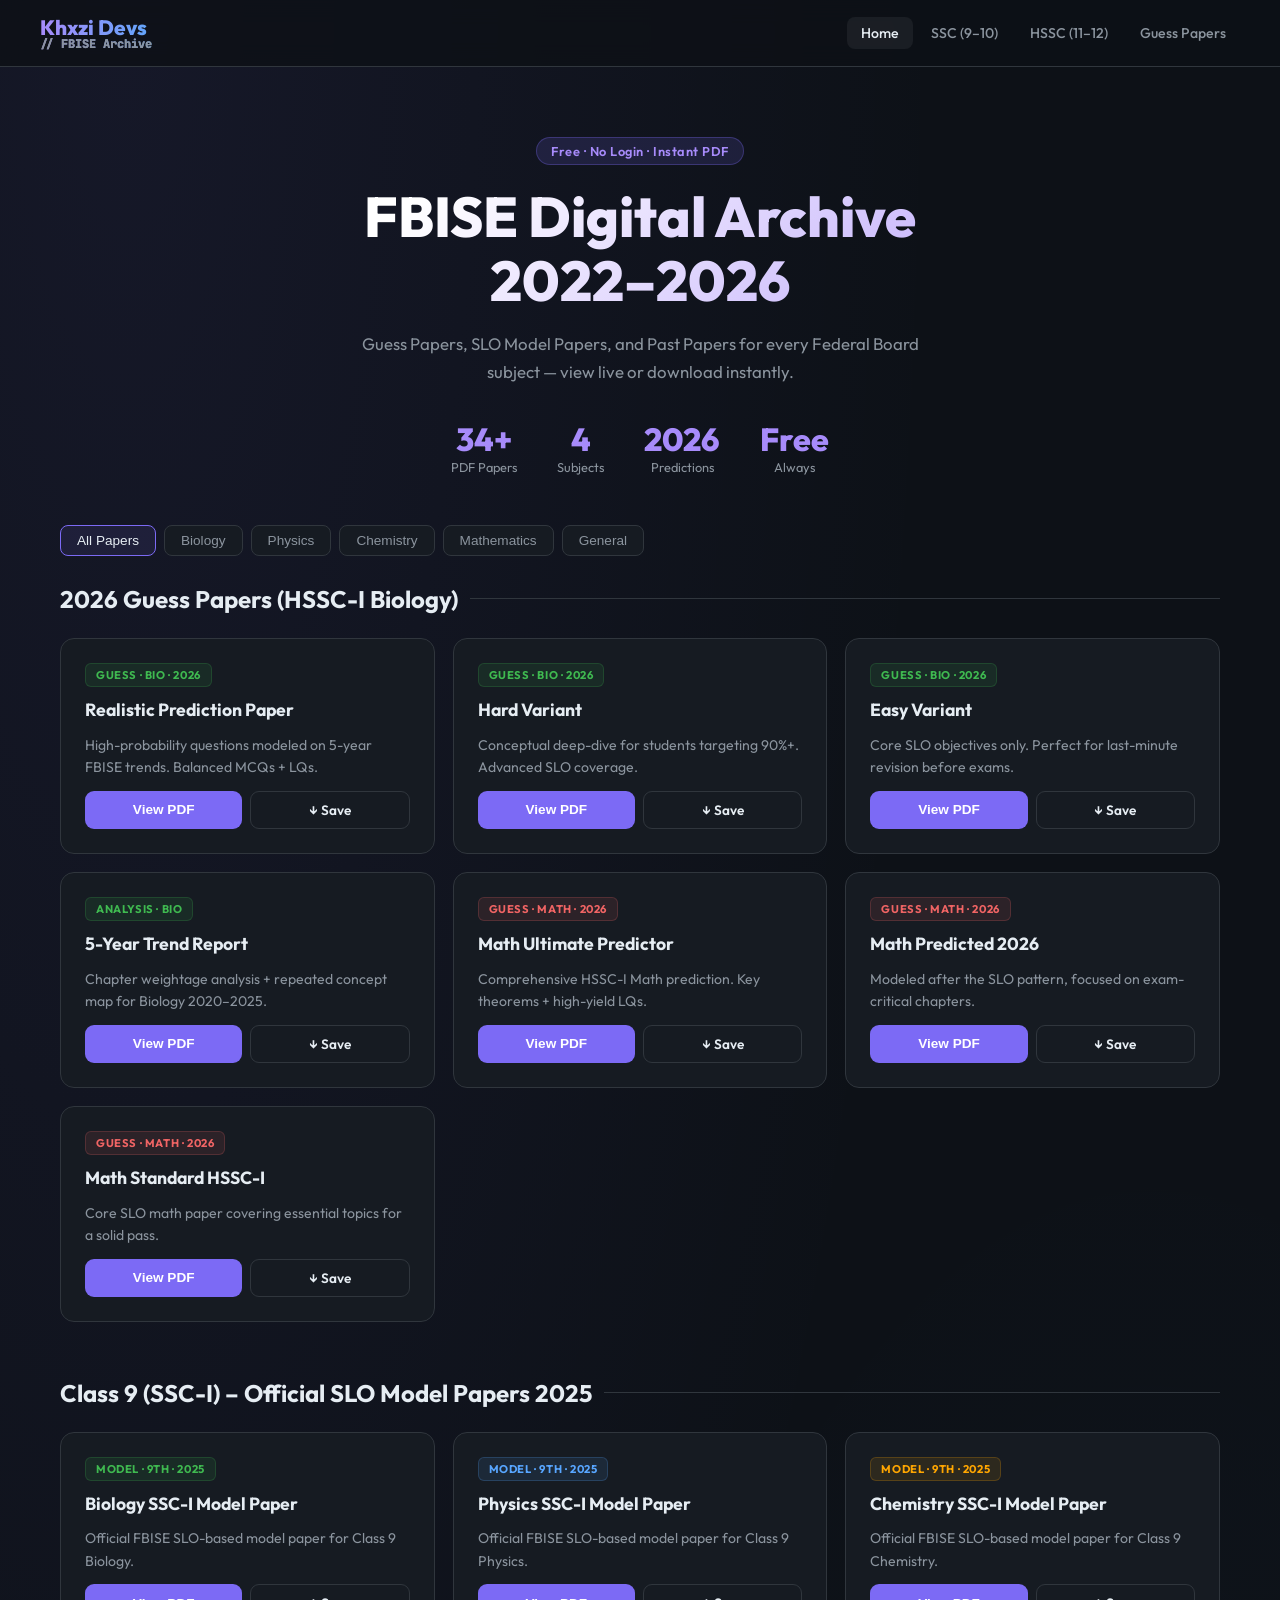
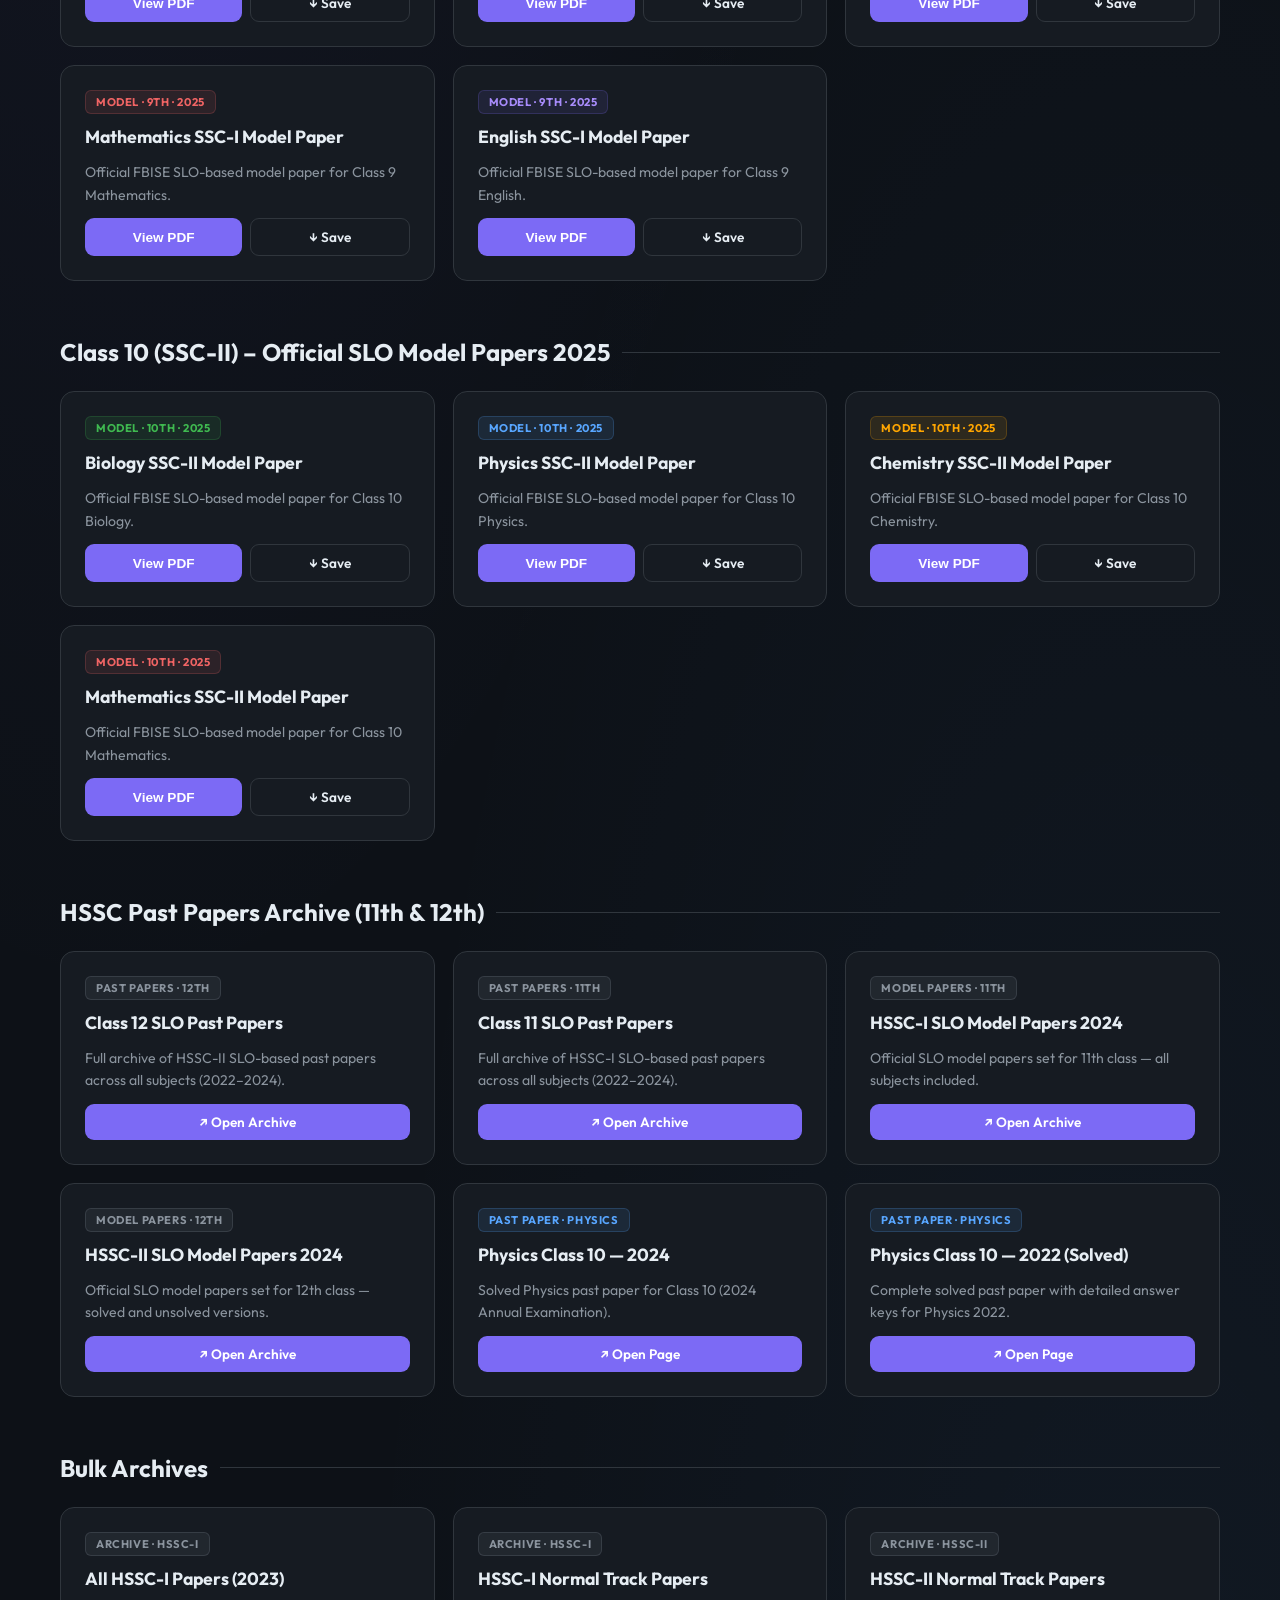
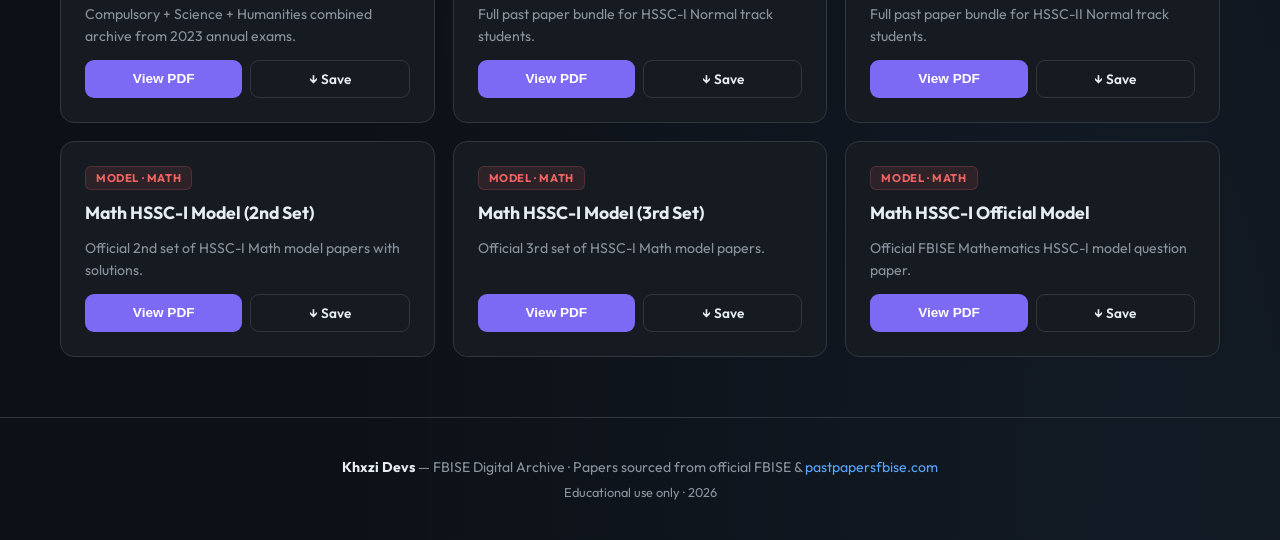
==== index.html @ a5e5be3f "Initial: FBISE CDN — 34 papers, premium UI, sitemap" ====
<!DOCTYPE html>
<html lang="en">
<head>
<meta charset="UTF-8">
<meta name="viewport" content="width=device-width, initial-scale=1.0">
<meta name="description" content="Khxzi Devs FBISE Archive – Free FBISE guess papers, SLO model papers, and past papers for 9th, 10th, 11th & 12th class. View online or download PDF.">
<title>Khxzi Devs | FBISE Archive – Guess & Model Papers 2025–26</title>
<link rel="stylesheet" href="assets/css/style.css">
</head>
<body>

<nav>
  <div class="nav-inner">
    <a href="index.html" class="logo">Khxzi Devs<span>// FBISE Archive</span></a>
    <div class="nav-links" id="navLinks">
      <a href="index.html" class="active">Home</a>
      <a href="ssc.html">SSC (9–10)</a>
      <a href="hssc.html">HSSC (11–12)</a>
      <a href="guess.html">Guess Papers</a>
    </div>
    <button class="hamburger" id="hamburger">☰</button>
  </div>
</nav>

<!-- HERO -->
<section class="hero fade-up">
  <div class="hero-badge">Free · No Login · Instant PDF</div>
  <h1>FBISE Digital Archive<br>2022–2026</h1>
  <p>Guess Papers, SLO Model Papers, and Past Papers for every Federal Board subject — view live or download instantly.</p>
  <div class="hero-stats">
    <div class="stat"><div class="stat-n">34+</div><div class="stat-l">PDF Papers</div></div>
    <div class="stat"><div class="stat-n">4</div><div class="stat-l">Subjects</div></div>
    <div class="stat"><div class="stat-n">2026</div><div class="stat-l">Predictions</div></div>
    <div class="stat"><div class="stat-n">Free</div><div class="stat-l">Always</div></div>
  </div>
</section>

<main class="container">

  <!-- FILTERS -->
  <div class="filters">
    <button class="filter-btn active" data-filter="all">All Papers</button>
    <button class="filter-btn" data-filter="bio">Biology</button>
    <button class="filter-btn" data-filter="phy">Physics</button>
    <button class="filter-btn" data-filter="che">Chemistry</button>
    <button class="filter-btn" data-filter="mat">Mathematics</button>
    <button class="filter-btn" data-filter="gen">General</button>
  </div>

  <!-- 2026 GUESS PAPERS -->
  <h2 class="section-title">2026 Guess Papers (HSSC-I Biology)</h2>
  <div class="grid">
    <div class="card" data-subject="bio">
      <span class="card-tag tag-bio">Guess · Bio · 2026</span>
      <h3>Realistic Prediction Paper</h3>
      <p>High-probability questions modeled on 5-year FBISE trends. Balanced MCQs + LQs.</p>
      <div class="card-actions">
        <button class="btn btn-view" onclick="viewPDF('papers/FBISE_Biology_2026_Realistic_Paper.pdf','Biology 2026 Realistic')">View PDF</button>
        <a class="btn btn-dl" href="papers/FBISE_Biology_2026_Realistic_Paper.pdf" download>↓ Save</a>
      </div>
    </div>
    <div class="card" data-subject="bio">
      <span class="card-tag tag-bio">Guess · Bio · 2026</span>
      <h3>Hard Variant</h3>
      <p>Conceptual deep-dive for students targeting 90%+. Advanced SLO coverage.</p>
      <div class="card-actions">
        <button class="btn btn-view" onclick="viewPDF('papers/FBISE_Biology_2026_Hard_Paper.pdf','Biology 2026 Hard')">View PDF</button>
        <a class="btn btn-dl" href="papers/FBISE_Biology_2026_Hard_Paper.pdf" download>↓ Save</a>
      </div>
    </div>
    <div class="card" data-subject="bio">
      <span class="card-tag tag-bio">Guess · Bio · 2026</span>
      <h3>Easy Variant</h3>
      <p>Core SLO objectives only. Perfect for last-minute revision before exams.</p>
      <div class="card-actions">
        <button class="btn btn-view" onclick="viewPDF('papers/FBISE_Biology_2026_Easy_Paper.pdf','Biology 2026 Easy')">View PDF</button>
        <a class="btn btn-dl" href="papers/FBISE_Biology_2026_Easy_Paper.pdf" download>↓ Save</a>
      </div>
    </div>
    <div class="card" data-subject="bio">
      <span class="card-tag tag-bio">Analysis · Bio</span>
      <h3>5-Year Trend Report</h3>
      <p>Chapter weightage analysis + repeated concept map for Biology 2020–2025.</p>
      <div class="card-actions">
        <button class="btn btn-view" onclick="viewPDF('papers/FBISE_Biology_2026_Analysis_Report.pdf','Biology Trend Analysis')">View PDF</button>
        <a class="btn btn-dl" href="papers/FBISE_Biology_2026_Analysis_Report.pdf" download>↓ Save</a>
      </div>
    </div>
    <div class="card" data-subject="mat">
      <span class="card-tag tag-mat">Guess · Math · 2026</span>
      <h3>Math Ultimate Predictor</h3>
      <p>Comprehensive HSSC-I Math prediction. Key theorems + high-yield LQs.</p>
      <div class="card-actions">
        <button class="btn btn-view" onclick="viewPDF('papers/FBISE_Math_HSSC1_Ultimate_2026.pdf','Math 2026 Ultimate')">View PDF</button>
        <a class="btn btn-dl" href="papers/FBISE_Math_HSSC1_Ultimate_2026.pdf" download>↓ Save</a>
      </div>
    </div>
    <div class="card" data-subject="mat">
      <span class="card-tag tag-mat">Guess · Math · 2026</span>
      <h3>Math Predicted 2026</h3>
      <p>Modeled after the SLO pattern, focused on exam-critical chapters.</p>
      <div class="card-actions">
        <button class="btn btn-view" onclick="viewPDF('papers/FBISE_HSSC1_Math_Predicted_2026.pdf','Math 2026 Predicted')">View PDF</button>
        <a class="btn btn-dl" href="papers/FBISE_HSSC1_Math_Predicted_2026.pdf" download>↓ Save</a>
      </div>
    </div>
    <div class="card" data-subject="mat">
      <span class="card-tag tag-mat">Guess · Math · 2026</span>
      <h3>Math Standard HSSC-I</h3>
      <p>Core SLO math paper covering essential topics for a solid pass.</p>
      <div class="card-actions">
        <button class="btn btn-view" onclick="viewPDF('papers/FBISE_Math_HSSC1_2026.pdf','Math 2026 Standard')">View PDF</button>
        <a class="btn btn-dl" href="papers/FBISE_Math_HSSC1_2026.pdf" download>↓ Save</a>
      </div>
    </div>
  </div>

  <!-- 9TH CLASS MODEL PAPERS (downloaded from pastpapersfbise.com) -->
  <h2 class="section-title" style="margin-top:56px">Class 9 (SSC-I) – Official SLO Model Papers 2025</h2>
  <div class="grid">
    <div class="card" data-subject="bio">
      <span class="card-tag tag-bio">Model · 9th · 2025</span>
      <h3>Biology SSC-I Model Paper</h3>
      <p>Official FBISE SLO-based model paper for Class 9 Biology.</p>
      <div class="card-actions">
        <button class="btn btn-view" onclick="viewPDF('papers/Biology_SSC-I_Model_2025.pdf','Biology SSC-I 2025')">View PDF</button>
        <a class="btn btn-dl" href="papers/Biology_SSC-I_Model_2025.pdf" download>↓ Save</a>
      </div>
    </div>
    <div class="card" data-subject="phy">
      <span class="card-tag tag-phy">Model · 9th · 2025</span>
      <h3>Physics SSC-I Model Paper</h3>
      <p>Official FBISE SLO-based model paper for Class 9 Physics.</p>
      <div class="card-actions">
        <button class="btn btn-view" onclick="viewPDF('papers/Physics_SSC-I_Model_2025.pdf','Physics SSC-I 2025')">View PDF</button>
        <a class="btn btn-dl" href="papers/Physics_SSC-I_Model_2025.pdf" download>↓ Save</a>
      </div>
    </div>
    <div class="card" data-subject="che">
      <span class="card-tag tag-che">Model · 9th · 2025</span>
      <h3>Chemistry SSC-I Model Paper</h3>
      <p>Official FBISE SLO-based model paper for Class 9 Chemistry.</p>
      <div class="card-actions">
        <button class="btn btn-view" onclick="viewPDF('papers/Chemistry_SSC-I_Model_2025.pdf','Chemistry SSC-I 2025')">View PDF</button>
        <a class="btn btn-dl" href="papers/Chemistry_SSC-I_Model_2025.pdf" download>↓ Save</a>
      </div>
    </div>
    <div class="card" data-subject="mat">
      <span class="card-tag tag-mat">Model · 9th · 2025</span>
      <h3>Mathematics SSC-I Model Paper</h3>
      <p>Official FBISE SLO-based model paper for Class 9 Mathematics.</p>
      <div class="card-actions">
        <button class="btn btn-view" onclick="viewPDF('papers/Math_SSC-I_Model_2025.pdf','Math SSC-I 2025')">View PDF</button>
        <a class="btn btn-dl" href="papers/Math_SSC-I_Model_2025.pdf" download>↓ Save</a>
      </div>
    </div>
    <div class="card" data-subject="gen">
      <span class="card-tag tag-gen">Model · 9th · 2025</span>
      <h3>English SSC-I Model Paper</h3>
      <p>Official FBISE SLO-based model paper for Class 9 English.</p>
      <div class="card-actions">
        <button class="btn btn-view" onclick="viewPDF('papers/English_SSC-I_Model_2025.pdf','English SSC-I 2025')">View PDF</button>
        <a class="btn btn-dl" href="papers/English_SSC-I_Model_2025.pdf" download>↓ Save</a>
      </div>
    </div>
  </div>

  <!-- 10TH CLASS MODEL PAPERS -->
  <h2 class="section-title" style="margin-top:56px">Class 10 (SSC-II) – Official SLO Model Papers 2025</h2>
  <div class="grid">
    <div class="card" data-subject="bio">
      <span class="card-tag tag-bio">Model · 10th · 2025</span>
      <h3>Biology SSC-II Model Paper</h3>
      <p>Official FBISE SLO-based model paper for Class 10 Biology.</p>
      <div class="card-actions">
        <button class="btn btn-view" onclick="viewPDF('papers/Biology_SSC-II_Model_2025.pdf','Biology SSC-II 2025')">View PDF</button>
        <a class="btn btn-dl" href="papers/Biology_SSC-II_Model_2025.pdf" download>↓ Save</a>
      </div>
    </div>
    <div class="card" data-subject="phy">
      <span class="card-tag tag-phy">Model · 10th · 2025</span>
      <h3>Physics SSC-II Model Paper</h3>
      <p>Official FBISE SLO-based model paper for Class 10 Physics.</p>
      <div class="card-actions">
        <button class="btn btn-view" onclick="viewPDF('papers/Physics_SSC-II_Model_2025.pdf','Physics SSC-II 2025')">View PDF</button>
        <a class="btn btn-dl" href="papers/Physics_SSC-II_Model_2025.pdf" download>↓ Save</a>
      </div>
    </div>
    <div class="card" data-subject="che">
      <span class="card-tag tag-che">Model · 10th · 2025</span>
      <h3>Chemistry SSC-II Model Paper</h3>
      <p>Official FBISE SLO-based model paper for Class 10 Chemistry.</p>
      <div class="card-actions">
        <button class="btn btn-view" onclick="viewPDF('papers/Chemistry_SSC-II_Model_2025.pdf','Chemistry SSC-II 2025')">View PDF</button>
        <a class="btn btn-dl" href="papers/Chemistry_SSC-II_Model_2025.pdf" download>↓ Save</a>
      </div>
    </div>
    <div class="card" data-subject="mat">
      <span class="card-tag tag-mat">Model · 10th · 2025</span>
      <h3>Mathematics SSC-II Model Paper</h3>
      <p>Official FBISE SLO-based model paper for Class 10 Mathematics.</p>
      <div class="card-actions">
        <button class="btn btn-view" onclick="viewPDF('papers/Math_SSC-II_Model_2025.pdf','Math SSC-II 2025')">View PDF</button>
        <a class="btn btn-dl" href="papers/Math_SSC-II_Model_2025.pdf" download>↓ Save</a>
      </div>
    </div>
  </div>

  <!-- HSSC ARCHIVE + PAST PAPERS (external links) -->
  <h2 class="section-title" style="margin-top:56px">HSSC Past Papers Archive (11th &amp; 12th)</h2>
  <div class="grid">
    <div class="card" data-subject="gen">
      <span class="card-tag tag-arc">Past Papers · 12th</span>
      <h3>Class 12 SLO Past Papers</h3>
      <p>Full archive of HSSC-II SLO-based past papers across all subjects (2022–2024).</p>
      <div class="card-actions">
        <a class="btn btn-view" href="https://pastpapersfbise.com/federal-board-12th-class-slo-past-papers/" target="_blank">↗ Open Archive</a>
      </div>
    </div>
    <div class="card" data-subject="gen">
      <span class="card-tag tag-arc">Past Papers · 11th</span>
      <h3>Class 11 SLO Past Papers</h3>
      <p>Full archive of HSSC-I SLO-based past papers across all subjects (2022–2024).</p>
      <div class="card-actions">
        <a class="btn btn-view" href="https://pastpapersfbise.com/class-11-fbise-past-papers-pdf-download/" target="_blank">↗ Open Archive</a>
      </div>
    </div>
    <div class="card" data-subject="gen">
      <span class="card-tag tag-arc">Model Papers · 11th</span>
      <h3>HSSC-I SLO Model Papers 2024</h3>
      <p>Official SLO model papers set for 11th class — all subjects included.</p>
      <div class="card-actions">
        <a class="btn btn-view" href="https://pastpapersfbise.com/fbise-slo-model-papers-hssc-1-latest/" target="_blank">↗ Open Archive</a>
      </div>
    </div>
    <div class="card" data-subject="gen">
      <span class="card-tag tag-arc">Model Papers · 12th</span>
      <h3>HSSC-II SLO Model Papers 2024</h3>
      <p>Official SLO model papers set for 12th class — solved and unsolved versions.</p>
      <div class="card-actions">
        <a class="btn btn-view" href="https://pastpapersfbise.com/fbise-slo-model-papers-for-class-12/" target="_blank">↗ Open Archive</a>
      </div>
    </div>
    <div class="card" data-subject="phy">
      <span class="card-tag tag-phy">Past Paper · Physics</span>
      <h3>Physics Class 10 — 2024</h3>
      <p>Solved Physics past paper for Class 10 (2024 Annual Examination).</p>
      <div class="card-actions">
        <a class="btn btn-view" href="https://pastpapersfbise.com/fbise-past-papers-class-10-physics-2024/" target="_blank">↗ Open Page</a>
      </div>
    </div>
    <div class="card" data-subject="phy">
      <span class="card-tag tag-phy">Past Paper · Physics</span>
      <h3>Physics Class 10 — 2022 (Solved)</h3>
      <p>Complete solved past paper with detailed answer keys for Physics 2022.</p>
      <div class="card-actions">
        <a class="btn btn-view" href="https://pastpapersfbise.com/fbise-physics-past-paper-2022-class-10-solved/" target="_blank">↗ Open Page</a>
      </div>
    </div>
  </div>

  <!-- BULK ARCHIVES -->
  <h2 class="section-title" style="margin-top:56px">Bulk Archives</h2>
  <div class="grid">
    <div class="card" data-subject="gen">
      <span class="card-tag tag-arc">Archive · HSSC-I</span>
      <h3>All HSSC-I Papers (2023)</h3>
      <p>Compulsory + Science + Humanities combined archive from 2023 annual exams.</p>
      <div class="card-actions">
        <button class="btn btn-view" onclick="viewPDF('papers/2023 HSSC-I Compulsory+Science+Humanities.pdf','HSSC-I 2023 Full Archive')">View PDF</button>
        <a class="btn btn-dl" href="papers/2023 HSSC-I Compulsory+Science+Humanities.pdf" download>↓ Save</a>
      </div>
    </div>
    <div class="card" data-subject="gen">
      <span class="card-tag tag-arc">Archive · HSSC-I</span>
      <h3>HSSC-I Normal Track Papers</h3>
      <p>Full past paper bundle for HSSC-I Normal track students.</p>
      <div class="card-actions">
        <button class="btn btn-view" onclick="viewPDF('papers/HSSC-I Normal.pdf','HSSC-I Normal')">View PDF</button>
        <a class="btn btn-dl" href="papers/HSSC-I Normal.pdf" download>↓ Save</a>
      </div>
    </div>
    <div class="card" data-subject="gen">
      <span class="card-tag tag-arc">Archive · HSSC-II</span>
      <h3>HSSC-II Normal Track Papers</h3>
      <p>Full past paper bundle for HSSC-II Normal track students.</p>
      <div class="card-actions">
        <button class="btn btn-view" onclick="viewPDF('papers/HSSC-II Normal.pdf','HSSC-II Normal')">View PDF</button>
        <a class="btn btn-dl" href="papers/HSSC-II Normal.pdf" download>↓ Save</a>
      </div>
    </div>
    <div class="card" data-subject="mat">
      <span class="card-tag tag-mat">Model · Math</span>
      <h3>Math HSSC-I Model (2nd Set)</h3>
      <p>Official 2nd set of HSSC-I Math model papers with solutions.</p>
      <div class="card-actions">
        <button class="btn btn-view" onclick="viewPDF('papers/Mathematics HSSC-I (2nd Set).pdf','Math HSSC-I 2nd Set')">View PDF</button>
        <a class="btn btn-dl" href="papers/Mathematics HSSC-I (2nd Set).pdf" download>↓ Save</a>
      </div>
    </div>
    <div class="card" data-subject="mat">
      <span class="card-tag tag-mat">Model · Math</span>
      <h3>Math HSSC-I Model (3rd Set)</h3>
      <p>Official 3rd set of HSSC-I Math model papers.</p>
      <div class="card-actions">
        <button class="btn btn-view" onclick="viewPDF('papers/Mathematics HSSC-I_(3rd Set).pdf','Math HSSC-I 3rd Set')">View PDF</button>
        <a class="btn btn-dl" href="papers/Mathematics HSSC-I_(3rd Set).pdf" download>↓ Save</a>
      </div>
    </div>
    <div class="card" data-subject="mat">
      <span class="card-tag tag-mat">Model · Math</span>
      <h3>Math HSSC-I Official Model</h3>
      <p>Official FBISE Mathematics HSSC-I model question paper.</p>
      <div class="card-actions">
        <button class="btn btn-view" onclick="viewPDF('papers/Mathematics_HSSC-I_Model_Question_Paper.pdf','Math HSSC-I Official')">View PDF</button>
        <a class="btn btn-dl" href="papers/Mathematics_HSSC-I_Model_Question_Paper.pdf" download>↓ Save</a>
      </div>
    </div>
  </div>

</main>

<!-- PDF VIEWER OVERLAY -->
<div id="viewer">
  <div class="viewer-bar">
    <h3 id="viewer-title">PDF Viewer</h3>
    <div class="viewer-actions">
      <a id="viewer-dl" class="btn btn-dl" download style="padding:8px 14px;text-decoration:none">↓ Download</a>
      <button class="btn btn-view" onclick="closeViewer()" style="max-width:90px;flex:none">✕ Close</button>
    </div>
  </div>
  <iframe class="viewer-iframe" id="viewer-iframe" src="about:blank"></iframe>
</div>

<footer>
  <p><strong>Khxzi Devs</strong> — FBISE Digital Archive · Papers sourced from official FBISE &amp; <a href="https://pastpapersfbise.com" target="_blank" style="color:var(--accent)">pastpapersfbise.com</a></p>
  <p style="margin-top:8px;font-size:.8rem">Educational use only · 2026</p>
</footer>

<script src="assets/js/main.js"></script>
</body>
</html>
---- assets/css/style.css ----
@import url('https://fonts.googleapis.com/css2?family=Outfit:wght@300;400;600;800&family=JetBrains+Mono:wght@500&display=swap');

*{margin:0;padding:0;box-sizing:border-box}
:root{
  --bg:#0d1117;--card:#161b22;--card2:#21262d;
  --primary:#7c6af5;--accent:#58a6ff;--green:#3fb950;
  --text:#e6edf3;--dim:#8b949e;--border:#30363d;
  --radius:14px;
}

html{scroll-behavior:smooth}
body{background:var(--bg);color:var(--text);font-family:'Outfit',sans-serif;min-height:100vh;
  background-image:radial-gradient(ellipse at 10% 0%,rgba(124,106,245,.08) 0,transparent 50%),
    radial-gradient(ellipse at 90% 100%,rgba(88,166,255,.06) 0,transparent 50%)}

a{text-decoration:none;color:inherit}

/* ─── NAV ─── */
nav{position:sticky;top:0;z-index:900;
  background:rgba(13,17,23,.85);backdrop-filter:blur(12px);
  border-bottom:1px solid var(--border);padding:14px 24px}
.nav-inner{max-width:1200px;margin:0 auto;display:flex;align-items:center;justify-content:space-between;gap:16px}
.logo{font-size:1.3rem;font-weight:800;
  background:linear-gradient(90deg,#a78bfa,#60a5fa);-webkit-background-clip:text;-webkit-text-fill-color:transparent}
.logo span{font-family:'JetBrains Mono',monospace;font-size:.75rem;-webkit-text-fill-color:#8b949e;display:block;margin-top:-4px}
.nav-links{display:flex;gap:4px}
.nav-links a{padding:7px 14px;border-radius:8px;color:var(--dim);font-size:.88rem;font-weight:500;transition:.2s}
.nav-links a:hover,.nav-links a.active{color:var(--text);background:rgba(255,255,255,.06)}
.hamburger{display:none;background:none;border:none;color:var(--text);font-size:1.5rem;cursor:pointer}

/* ─── HERO ─── */
.hero{text-align:center;padding:70px 20px 50px}
.hero-badge{display:inline-block;background:rgba(124,106,245,.15);border:1px solid rgba(124,106,245,.3);
  color:#a78bfa;padding:5px 14px;border-radius:100px;font-size:.8rem;font-weight:600;letter-spacing:.5px;margin-bottom:20px}
.hero h1{font-size:clamp(2rem,5vw,3.5rem);font-weight:800;line-height:1.15;margin-bottom:16px;
  background:linear-gradient(135deg,#fff 30%,#a78bfa);-webkit-background-clip:text;-webkit-text-fill-color:transparent}
.hero p{color:var(--dim);max-width:600px;margin:0 auto 32px;font-size:1.05rem;line-height:1.7}
.hero-stats{display:flex;gap:40px;justify-content:center;flex-wrap:wrap}
.stat{text-align:center}.stat-n{font-size:2rem;font-weight:800;color:#a78bfa}.stat-l{font-size:.8rem;color:var(--dim)}

/* ─── SECTION ─── */
.container{max-width:1200px;margin:0 auto;padding:0 20px 60px}
.section-title{font-size:1.5rem;font-weight:700;margin-bottom:24px;display:flex;align-items:center;gap:12px}
.section-title::after{content:'';height:1px;flex:1;background:var(--border)}

/* ─── GRID / CARDS ─── */
.grid{display:grid;grid-template-columns:repeat(auto-fill,minmax(300px,1fr));gap:18px}
.card{background:var(--card);border:1px solid var(--border);border-radius:var(--radius);
  padding:24px;display:flex;flex-direction:column;gap:12px;
  transition:transform .25s,border-color .25s,box-shadow .25s}
.card:hover{transform:translateY(-5px);border-color:var(--primary);
  box-shadow:0 12px 30px rgba(0,0,0,.4),0 0 0 1px rgba(124,106,245,.2)}
.card-tag{font-size:.7rem;font-weight:700;text-transform:uppercase;letter-spacing:.6px;
  padding:4px 10px;border-radius:6px;display:inline-block;width:fit-content}
.tag-bio{background:rgba(63,185,80,.1);color:#3fb950;border:1px solid rgba(63,185,80,.2)}
.tag-phy{background:rgba(88,166,255,.1);color:#58a6ff;border:1px solid rgba(88,166,255,.2)}
.tag-che{background:rgba(255,166,0,.1);color:#ffa600;border:1px solid rgba(255,166,0,.2)}
.tag-mat{background:rgba(240,100,100,.1);color:#f06464;border:1px solid rgba(240,100,100,.2)}
.tag-gen{background:rgba(124,106,245,.1);color:#a78bfa;border:1px solid rgba(124,106,245,.2)}
.tag-arc{background:rgba(139,148,158,.1);color:#8b949e;border:1px solid rgba(139,148,158,.2)}
.card h3{font-size:1.1rem;font-weight:700;color:var(--text);line-height:1.3}
.card p{color:var(--dim);font-size:.88rem;line-height:1.6;flex:1}
.card-actions{display:flex;gap:8px;margin-top:auto}

/* ─── BUTTONS ─── */
.btn{padding:9px 16px;border-radius:9px;font-size:.85rem;font-weight:600;cursor:pointer;
  border:none;transition:.2s;text-align:center;flex:1;display:block}
.btn-view{background:var(--primary);color:#fff}
.btn-view:hover{background:#6355d6;filter:brightness(1.1)}
.btn-dl{background:transparent;border:1px solid var(--border);color:var(--text)}
.btn-dl:hover{border-color:var(--accent);color:var(--accent)}
.btn-ext{background:transparent;border:1px solid var(--border);color:var(--dim);display:flex;align-items:center;justify-content:center;gap:6px}
.btn-ext:hover{border-color:var(--text);color:var(--text)}

/* ─── FILTERS ─── */
.filters{display:flex;gap:8px;flex-wrap:wrap;margin-bottom:28px}
.filter-btn{background:var(--card);border:1px solid var(--border);color:var(--dim);
  padding:7px 16px;border-radius:8px;cursor:pointer;font-size:.85rem;font-weight:500;transition:.2s}
.filter-btn.active,.filter-btn:hover{color:var(--text);border-color:var(--primary);background:rgba(124,106,245,.1)}

/* ─── VIEWER ─── */
#viewer{position:fixed;inset:0;background:rgba(0,0,0,.96);z-index:1000;
  display:none;flex-direction:column}
.viewer-bar{display:flex;align-items:center;justify-content:space-between;padding:12px 20px;
  background:var(--card);border-bottom:1px solid var(--border);gap:12px}
.viewer-bar h3{font-size:.95rem;font-weight:600;overflow:hidden;text-overflow:ellipsis;white-space:nowrap;flex:1}
.viewer-actions{display:flex;gap:8px;flex-shrink:0}
.viewer-iframe{flex:1;width:100%;border:none}

/* ─── FOOTER ─── */
footer{border-top:1px solid var(--border);padding:40px 20px;text-align:center;color:var(--dim);font-size:.88rem}
footer strong{color:var(--text)}

/* ─── RESPONSIVE ─── */
@media(max-width:768px){
  .nav-links{display:none;flex-direction:column;position:absolute;top:100%;left:0;right:0;
    background:var(--card);border-bottom:1px solid var(--border);padding:8px}
  .nav-links.open{display:flex}
  .hamburger{display:block}
  .hero{padding:40px 16px 30px}
  .grid{grid-template-columns:1fr}
  .hero-stats{gap:24px}
}
@keyframes fadeUp{from{opacity:0;transform:translateY(20px)}to{opacity:1;transform:translateY(0)}}
.fade-up{animation:fadeUp .5s ease forwards}
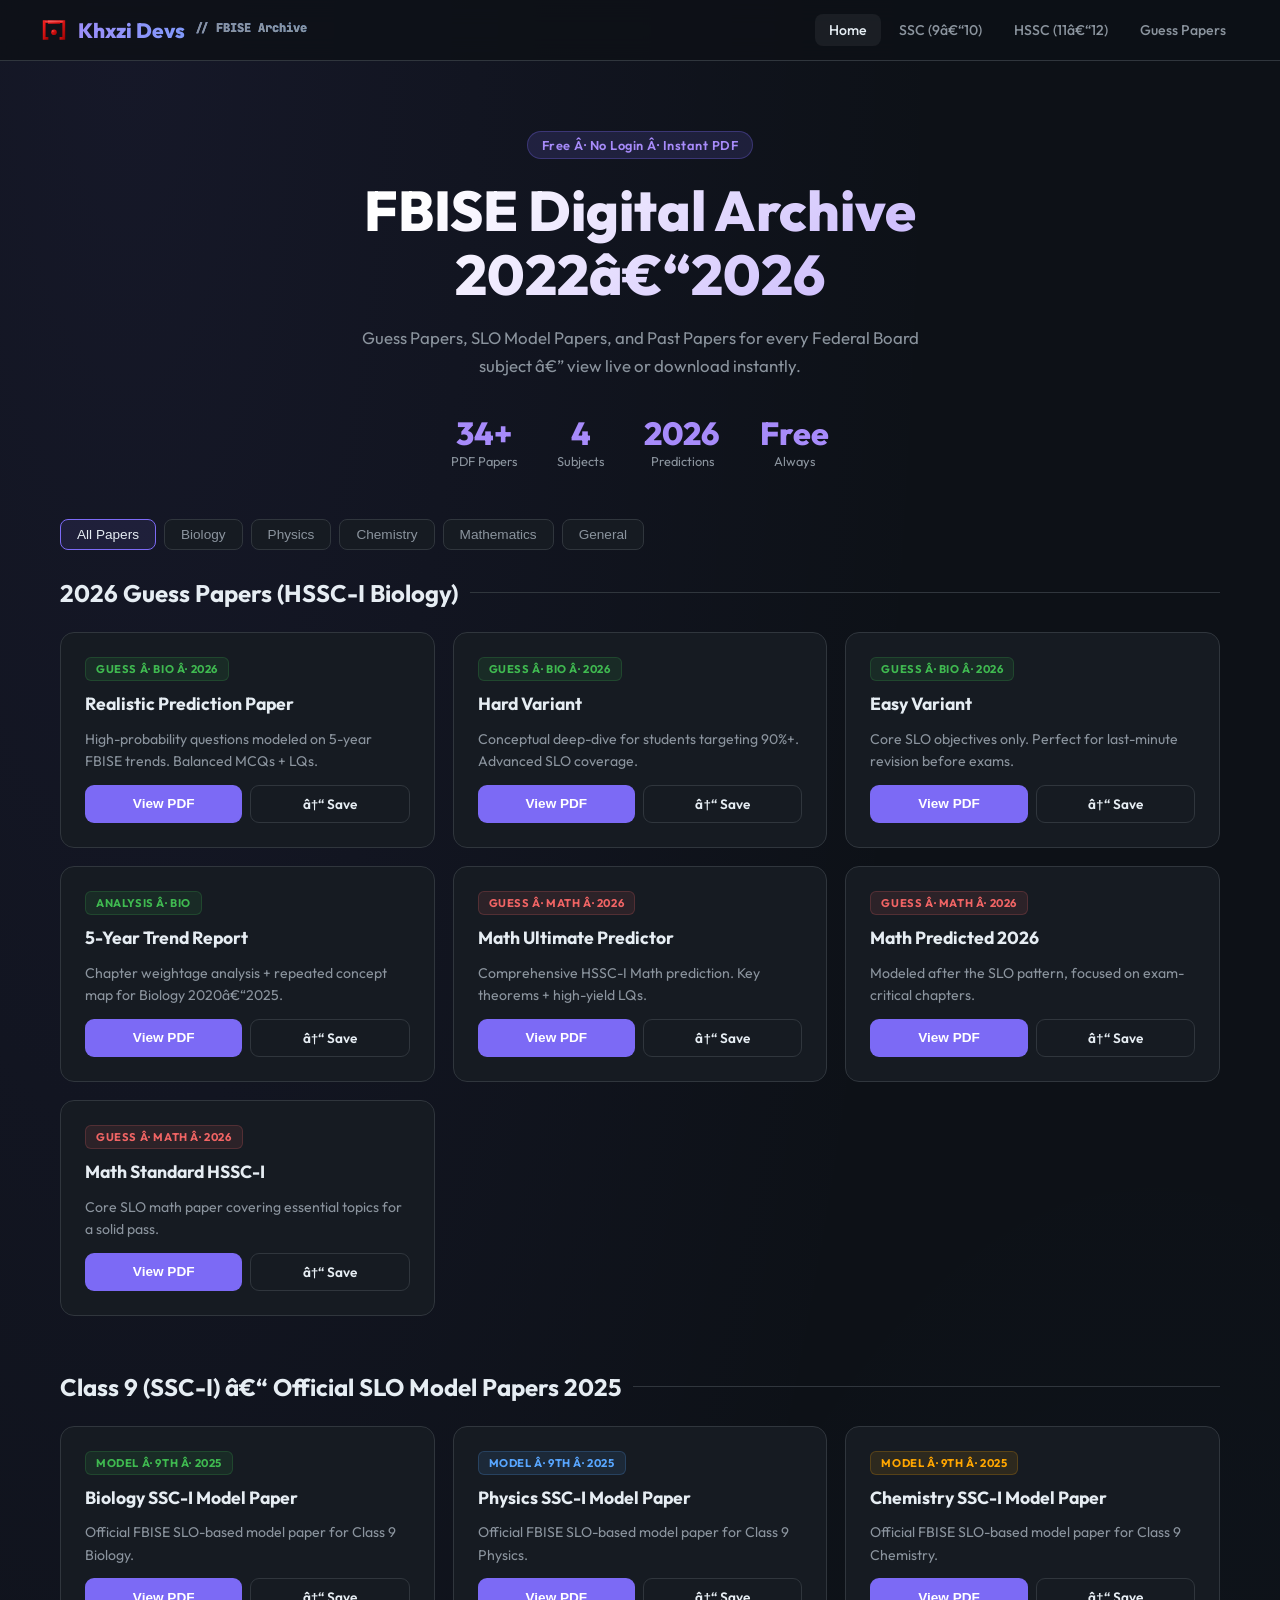
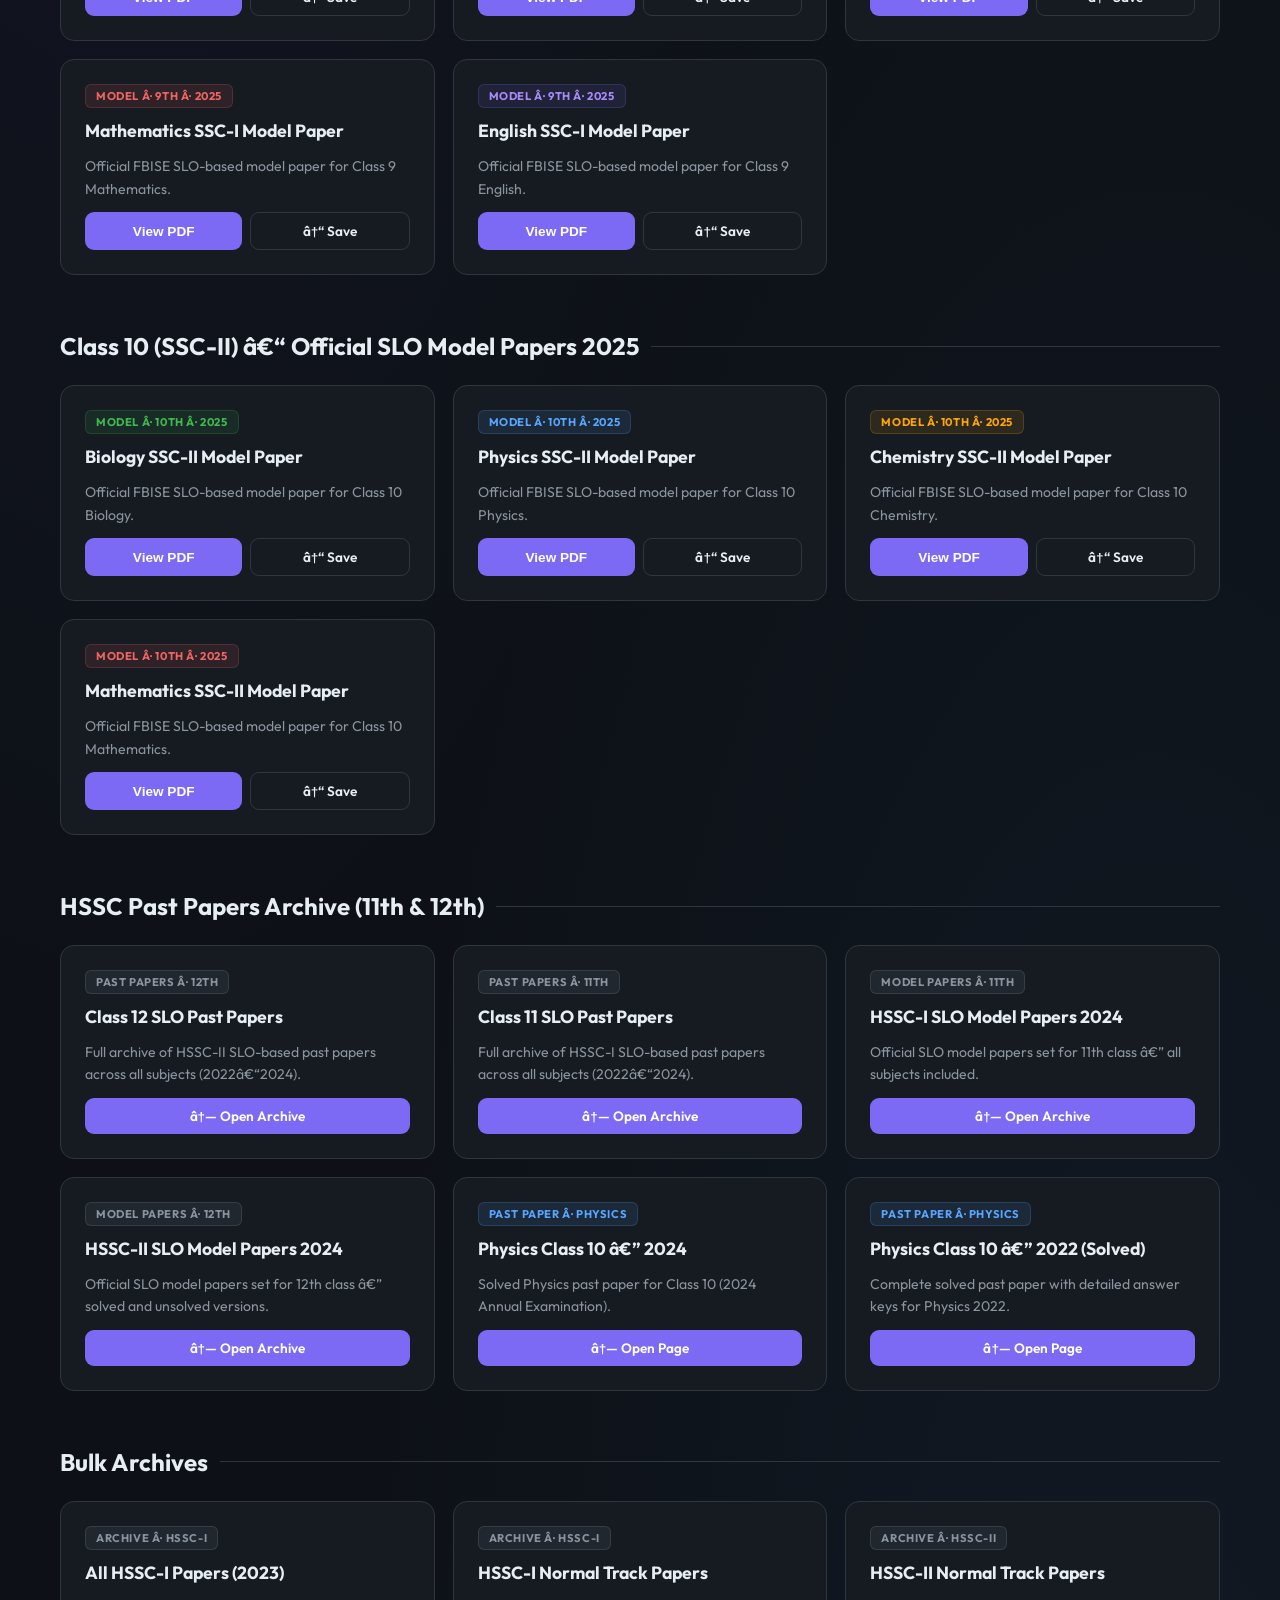
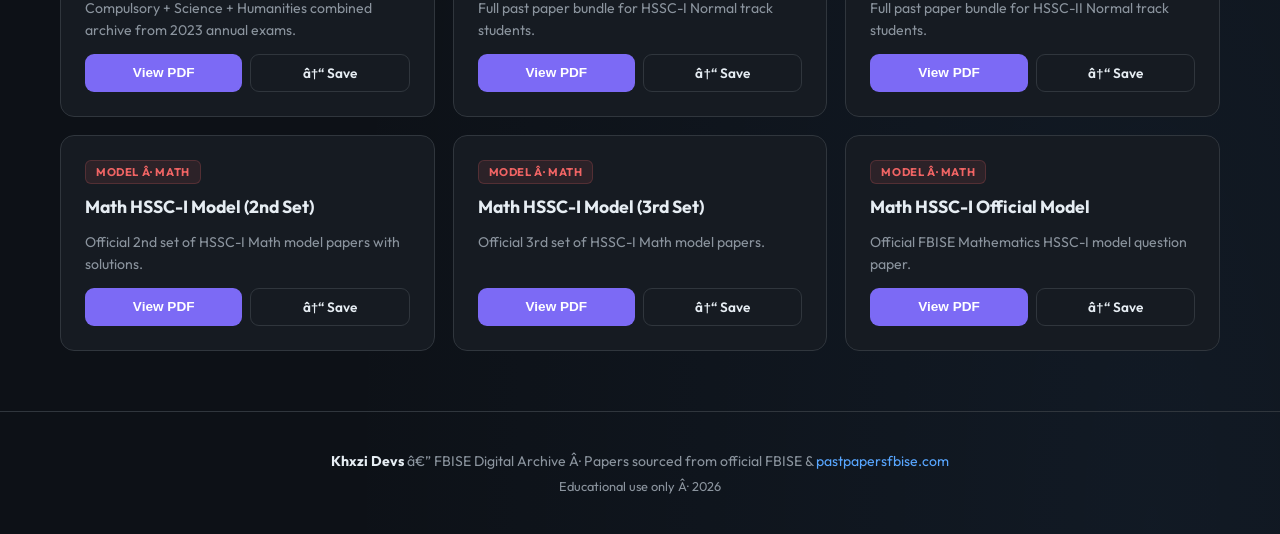
==== commit ddbaf3c8: "Add SVG logo/favicon, inject into HTML, build full PDF sitemap" ====
--- a/index.html
+++ b/index.html
@@ -1,32 +1,33 @@
-<!DOCTYPE html>
+﻿<!DOCTYPE html>
 <html lang="en">
 <head>
 <meta charset="UTF-8">
 <meta name="viewport" content="width=device-width, initial-scale=1.0">
-<meta name="description" content="Khxzi Devs FBISE Archive – Free FBISE guess papers, SLO model papers, and past papers for 9th, 10th, 11th & 12th class. View online or download PDF.">
-<title>Khxzi Devs | FBISE Archive – Guess & Model Papers 2025–26</title>
+<meta name="description" content="Khxzi Devs FBISE Archive â€“ Free FBISE guess papers, SLO model papers, and past papers for 9th, 10th, 11th & 12th class. View online or download PDF.">
+<title>Khxzi Devs | FBISE Archive â€“ Guess & Model Papers 2025â€“26</title>
 <link rel="stylesheet" href="assets/css/style.css">
+  <link rel="icon" type="image/svg+xml" href="assets/logo.svg">
 </head>
 <body>
 
 <nav>
   <div class="nav-inner">
-    <a href="index.html" class="logo">Khxzi Devs<span>// FBISE Archive</span></a>
+    <a href="index.html" class="logo" style="display:flex;align-items:center;gap:10px;"><img src="assets/logo.svg" alt="Logo" style="height:28px;">Khxzi Devs<span>// FBISE Archive</span></a>
     <div class="nav-links" id="navLinks">
       <a href="index.html" class="active">Home</a>
-      <a href="ssc.html">SSC (9–10)</a>
-      <a href="hssc.html">HSSC (11–12)</a>
+      <a href="ssc.html">SSC (9â€“10)</a>
+      <a href="hssc.html">HSSC (11â€“12)</a>
       <a href="guess.html">Guess Papers</a>
     </div>
-    <button class="hamburger" id="hamburger">☰</button>
+    <button class="hamburger" id="hamburger">â˜°</button>
   </div>
 </nav>
 
 <!-- HERO -->
 <section class="hero fade-up">
-  <div class="hero-badge">Free · No Login · Instant PDF</div>
-  <h1>FBISE Digital Archive<br>2022–2026</h1>
-  <p>Guess Papers, SLO Model Papers, and Past Papers for every Federal Board subject — view live or download instantly.</p>
+  <div class="hero-badge">Free Â· No Login Â· Instant PDF</div>
+  <h1>FBISE Digital Archive<br>2022â€“2026</h1>
+  <p>Guess Papers, SLO Model Papers, and Past Papers for every Federal Board subject â€” view live or download instantly.</p>
   <div class="hero-stats">
     <div class="stat"><div class="stat-n">34+</div><div class="stat-l">PDF Papers</div></div>
     <div class="stat"><div class="stat-n">4</div><div class="stat-l">Subjects</div></div>
@@ -51,157 +52,157 @@
   <h2 class="section-title">2026 Guess Papers (HSSC-I Biology)</h2>
   <div class="grid">
     <div class="card" data-subject="bio">
-      <span class="card-tag tag-bio">Guess · Bio · 2026</span>
+      <span class="card-tag tag-bio">Guess Â· Bio Â· 2026</span>
       <h3>Realistic Prediction Paper</h3>
       <p>High-probability questions modeled on 5-year FBISE trends. Balanced MCQs + LQs.</p>
       <div class="card-actions">
         <button class="btn btn-view" onclick="viewPDF('papers/FBISE_Biology_2026_Realistic_Paper.pdf','Biology 2026 Realistic')">View PDF</button>
-        <a class="btn btn-dl" href="papers/FBISE_Biology_2026_Realistic_Paper.pdf" download>↓ Save</a>
-      </div>
-    </div>
-    <div class="card" data-subject="bio">
-      <span class="card-tag tag-bio">Guess · Bio · 2026</span>
+        <a class="btn btn-dl" href="papers/FBISE_Biology_2026_Realistic_Paper.pdf" download>â†“ Save</a>
+      </div>
+    </div>
+    <div class="card" data-subject="bio">
+      <span class="card-tag tag-bio">Guess Â· Bio Â· 2026</span>
       <h3>Hard Variant</h3>
       <p>Conceptual deep-dive for students targeting 90%+. Advanced SLO coverage.</p>
       <div class="card-actions">
         <button class="btn btn-view" onclick="viewPDF('papers/FBISE_Biology_2026_Hard_Paper.pdf','Biology 2026 Hard')">View PDF</button>
-        <a class="btn btn-dl" href="papers/FBISE_Biology_2026_Hard_Paper.pdf" download>↓ Save</a>
-      </div>
-    </div>
-    <div class="card" data-subject="bio">
-      <span class="card-tag tag-bio">Guess · Bio · 2026</span>
+        <a class="btn btn-dl" href="papers/FBISE_Biology_2026_Hard_Paper.pdf" download>â†“ Save</a>
+      </div>
+    </div>
+    <div class="card" data-subject="bio">
+      <span class="card-tag tag-bio">Guess Â· Bio Â· 2026</span>
       <h3>Easy Variant</h3>
       <p>Core SLO objectives only. Perfect for last-minute revision before exams.</p>
       <div class="card-actions">
         <button class="btn btn-view" onclick="viewPDF('papers/FBISE_Biology_2026_Easy_Paper.pdf','Biology 2026 Easy')">View PDF</button>
-        <a class="btn btn-dl" href="papers/FBISE_Biology_2026_Easy_Paper.pdf" download>↓ Save</a>
-      </div>
-    </div>
-    <div class="card" data-subject="bio">
-      <span class="card-tag tag-bio">Analysis · Bio</span>
+        <a class="btn btn-dl" href="papers/FBISE_Biology_2026_Easy_Paper.pdf" download>â†“ Save</a>
+      </div>
+    </div>
+    <div class="card" data-subject="bio">
+      <span class="card-tag tag-bio">Analysis Â· Bio</span>
       <h3>5-Year Trend Report</h3>
-      <p>Chapter weightage analysis + repeated concept map for Biology 2020–2025.</p>
+      <p>Chapter weightage analysis + repeated concept map for Biology 2020â€“2025.</p>
       <div class="card-actions">
         <button class="btn btn-view" onclick="viewPDF('papers/FBISE_Biology_2026_Analysis_Report.pdf','Biology Trend Analysis')">View PDF</button>
-        <a class="btn btn-dl" href="papers/FBISE_Biology_2026_Analysis_Report.pdf" download>↓ Save</a>
-      </div>
-    </div>
-    <div class="card" data-subject="mat">
-      <span class="card-tag tag-mat">Guess · Math · 2026</span>
+        <a class="btn btn-dl" href="papers/FBISE_Biology_2026_Analysis_Report.pdf" download>â†“ Save</a>
+      </div>
+    </div>
+    <div class="card" data-subject="mat">
+      <span class="card-tag tag-mat">Guess Â· Math Â· 2026</span>
       <h3>Math Ultimate Predictor</h3>
       <p>Comprehensive HSSC-I Math prediction. Key theorems + high-yield LQs.</p>
       <div class="card-actions">
         <button class="btn btn-view" onclick="viewPDF('papers/FBISE_Math_HSSC1_Ultimate_2026.pdf','Math 2026 Ultimate')">View PDF</button>
-        <a class="btn btn-dl" href="papers/FBISE_Math_HSSC1_Ultimate_2026.pdf" download>↓ Save</a>
-      </div>
-    </div>
-    <div class="card" data-subject="mat">
-      <span class="card-tag tag-mat">Guess · Math · 2026</span>
+        <a class="btn btn-dl" href="papers/FBISE_Math_HSSC1_Ultimate_2026.pdf" download>â†“ Save</a>
+      </div>
+    </div>
+    <div class="card" data-subject="mat">
+      <span class="card-tag tag-mat">Guess Â· Math Â· 2026</span>
       <h3>Math Predicted 2026</h3>
       <p>Modeled after the SLO pattern, focused on exam-critical chapters.</p>
       <div class="card-actions">
         <button class="btn btn-view" onclick="viewPDF('papers/FBISE_HSSC1_Math_Predicted_2026.pdf','Math 2026 Predicted')">View PDF</button>
-        <a class="btn btn-dl" href="papers/FBISE_HSSC1_Math_Predicted_2026.pdf" download>↓ Save</a>
-      </div>
-    </div>
-    <div class="card" data-subject="mat">
-      <span class="card-tag tag-mat">Guess · Math · 2026</span>
+        <a class="btn btn-dl" href="papers/FBISE_HSSC1_Math_Predicted_2026.pdf" download>â†“ Save</a>
+      </div>
+    </div>
+    <div class="card" data-subject="mat">
+      <span class="card-tag tag-mat">Guess Â· Math Â· 2026</span>
       <h3>Math Standard HSSC-I</h3>
       <p>Core SLO math paper covering essential topics for a solid pass.</p>
       <div class="card-actions">
         <button class="btn btn-view" onclick="viewPDF('papers/FBISE_Math_HSSC1_2026.pdf','Math 2026 Standard')">View PDF</button>
-        <a class="btn btn-dl" href="papers/FBISE_Math_HSSC1_2026.pdf" download>↓ Save</a>
+        <a class="btn btn-dl" href="papers/FBISE_Math_HSSC1_2026.pdf" download>â†“ Save</a>
       </div>
     </div>
   </div>
 
   <!-- 9TH CLASS MODEL PAPERS (downloaded from pastpapersfbise.com) -->
-  <h2 class="section-title" style="margin-top:56px">Class 9 (SSC-I) – Official SLO Model Papers 2025</h2>
-  <div class="grid">
-    <div class="card" data-subject="bio">
-      <span class="card-tag tag-bio">Model · 9th · 2025</span>
+  <h2 class="section-title" style="margin-top:56px">Class 9 (SSC-I) â€“ Official SLO Model Papers 2025</h2>
+  <div class="grid">
+    <div class="card" data-subject="bio">
+      <span class="card-tag tag-bio">Model Â· 9th Â· 2025</span>
       <h3>Biology SSC-I Model Paper</h3>
       <p>Official FBISE SLO-based model paper for Class 9 Biology.</p>
       <div class="card-actions">
         <button class="btn btn-view" onclick="viewPDF('papers/Biology_SSC-I_Model_2025.pdf','Biology SSC-I 2025')">View PDF</button>
-        <a class="btn btn-dl" href="papers/Biology_SSC-I_Model_2025.pdf" download>↓ Save</a>
+        <a class="btn btn-dl" href="papers/Biology_SSC-I_Model_2025.pdf" download>â†“ Save</a>
       </div>
     </div>
     <div class="card" data-subject="phy">
-      <span class="card-tag tag-phy">Model · 9th · 2025</span>
+      <span class="card-tag tag-phy">Model Â· 9th Â· 2025</span>
       <h3>Physics SSC-I Model Paper</h3>
       <p>Official FBISE SLO-based model paper for Class 9 Physics.</p>
       <div class="card-actions">
         <button class="btn btn-view" onclick="viewPDF('papers/Physics_SSC-I_Model_2025.pdf','Physics SSC-I 2025')">View PDF</button>
-        <a class="btn btn-dl" href="papers/Physics_SSC-I_Model_2025.pdf" download>↓ Save</a>
+        <a class="btn btn-dl" href="papers/Physics_SSC-I_Model_2025.pdf" download>â†“ Save</a>
       </div>
     </div>
     <div class="card" data-subject="che">
-      <span class="card-tag tag-che">Model · 9th · 2025</span>
+      <span class="card-tag tag-che">Model Â· 9th Â· 2025</span>
       <h3>Chemistry SSC-I Model Paper</h3>
       <p>Official FBISE SLO-based model paper for Class 9 Chemistry.</p>
       <div class="card-actions">
         <button class="btn btn-view" onclick="viewPDF('papers/Chemistry_SSC-I_Model_2025.pdf','Chemistry SSC-I 2025')">View PDF</button>
-        <a class="btn btn-dl" href="papers/Chemistry_SSC-I_Model_2025.pdf" download>↓ Save</a>
-      </div>
-    </div>
-    <div class="card" data-subject="mat">
-      <span class="card-tag tag-mat">Model · 9th · 2025</span>
+        <a class="btn btn-dl" href="papers/Chemistry_SSC-I_Model_2025.pdf" download>â†“ Save</a>
+      </div>
+    </div>
+    <div class="card" data-subject="mat">
+      <span class="card-tag tag-mat">Model Â· 9th Â· 2025</span>
       <h3>Mathematics SSC-I Model Paper</h3>
       <p>Official FBISE SLO-based model paper for Class 9 Mathematics.</p>
       <div class="card-actions">
         <button class="btn btn-view" onclick="viewPDF('papers/Math_SSC-I_Model_2025.pdf','Math SSC-I 2025')">View PDF</button>
-        <a class="btn btn-dl" href="papers/Math_SSC-I_Model_2025.pdf" download>↓ Save</a>
-      </div>
-    </div>
-    <div class="card" data-subject="gen">
-      <span class="card-tag tag-gen">Model · 9th · 2025</span>
+        <a class="btn btn-dl" href="papers/Math_SSC-I_Model_2025.pdf" download>â†“ Save</a>
+      </div>
+    </div>
+    <div class="card" data-subject="gen">
+      <span class="card-tag tag-gen">Model Â· 9th Â· 2025</span>
       <h3>English SSC-I Model Paper</h3>
       <p>Official FBISE SLO-based model paper for Class 9 English.</p>
       <div class="card-actions">
         <button class="btn btn-view" onclick="viewPDF('papers/English_SSC-I_Model_2025.pdf','English SSC-I 2025')">View PDF</button>
-        <a class="btn btn-dl" href="papers/English_SSC-I_Model_2025.pdf" download>↓ Save</a>
+        <a class="btn btn-dl" href="papers/English_SSC-I_Model_2025.pdf" download>â†“ Save</a>
       </div>
     </div>
   </div>
 
   <!-- 10TH CLASS MODEL PAPERS -->
-  <h2 class="section-title" style="margin-top:56px">Class 10 (SSC-II) – Official SLO Model Papers 2025</h2>
-  <div class="grid">
-    <div class="card" data-subject="bio">
-      <span class="card-tag tag-bio">Model · 10th · 2025</span>
+  <h2 class="section-title" style="margin-top:56px">Class 10 (SSC-II) â€“ Official SLO Model Papers 2025</h2>
+  <div class="grid">
+    <div class="card" data-subject="bio">
+      <span class="card-tag tag-bio">Model Â· 10th Â· 2025</span>
       <h3>Biology SSC-II Model Paper</h3>
       <p>Official FBISE SLO-based model paper for Class 10 Biology.</p>
       <div class="card-actions">
         <button class="btn btn-view" onclick="viewPDF('papers/Biology_SSC-II_Model_2025.pdf','Biology SSC-II 2025')">View PDF</button>
-        <a class="btn btn-dl" href="papers/Biology_SSC-II_Model_2025.pdf" download>↓ Save</a>
+        <a class="btn btn-dl" href="papers/Biology_SSC-II_Model_2025.pdf" download>â†“ Save</a>
       </div>
     </div>
     <div class="card" data-subject="phy">
-      <span class="card-tag tag-phy">Model · 10th · 2025</span>
+      <span class="card-tag tag-phy">Model Â· 10th Â· 2025</span>
       <h3>Physics SSC-II Model Paper</h3>
       <p>Official FBISE SLO-based model paper for Class 10 Physics.</p>
       <div class="card-actions">
         <button class="btn btn-view" onclick="viewPDF('papers/Physics_SSC-II_Model_2025.pdf','Physics SSC-II 2025')">View PDF</button>
-        <a class="btn btn-dl" href="papers/Physics_SSC-II_Model_2025.pdf" download>↓ Save</a>
+        <a class="btn btn-dl" href="papers/Physics_SSC-II_Model_2025.pdf" download>â†“ Save</a>
       </div>
     </div>
     <div class="card" data-subject="che">
-      <span class="card-tag tag-che">Model · 10th · 2025</span>
+      <span class="card-tag tag-che">Model Â· 10th Â· 2025</span>
       <h3>Chemistry SSC-II Model Paper</h3>
       <p>Official FBISE SLO-based model paper for Class 10 Chemistry.</p>
       <div class="card-actions">
         <button class="btn btn-view" onclick="viewPDF('papers/Chemistry_SSC-II_Model_2025.pdf','Chemistry SSC-II 2025')">View PDF</button>
-        <a class="btn btn-dl" href="papers/Chemistry_SSC-II_Model_2025.pdf" download>↓ Save</a>
-      </div>
-    </div>
-    <div class="card" data-subject="mat">
-      <span class="card-tag tag-mat">Model · 10th · 2025</span>
+        <a class="btn btn-dl" href="papers/Chemistry_SSC-II_Model_2025.pdf" download>â†“ Save</a>
+      </div>
+    </div>
+    <div class="card" data-subject="mat">
+      <span class="card-tag tag-mat">Model Â· 10th Â· 2025</span>
       <h3>Mathematics SSC-II Model Paper</h3>
       <p>Official FBISE SLO-based model paper for Class 10 Mathematics.</p>
       <div class="card-actions">
         <button class="btn btn-view" onclick="viewPDF('papers/Math_SSC-II_Model_2025.pdf','Math SSC-II 2025')">View PDF</button>
-        <a class="btn btn-dl" href="papers/Math_SSC-II_Model_2025.pdf" download>↓ Save</a>
+        <a class="btn btn-dl" href="papers/Math_SSC-II_Model_2025.pdf" download>â†“ Save</a>
       </div>
     </div>
   </div>
@@ -210,51 +211,51 @@
   <h2 class="section-title" style="margin-top:56px">HSSC Past Papers Archive (11th &amp; 12th)</h2>
   <div class="grid">
     <div class="card" data-subject="gen">
-      <span class="card-tag tag-arc">Past Papers · 12th</span>
+      <span class="card-tag tag-arc">Past Papers Â· 12th</span>
       <h3>Class 12 SLO Past Papers</h3>
-      <p>Full archive of HSSC-II SLO-based past papers across all subjects (2022–2024).</p>
-      <div class="card-actions">
-        <a class="btn btn-view" href="https://pastpapersfbise.com/federal-board-12th-class-slo-past-papers/" target="_blank">↗ Open Archive</a>
-      </div>
-    </div>
-    <div class="card" data-subject="gen">
-      <span class="card-tag tag-arc">Past Papers · 11th</span>
+      <p>Full archive of HSSC-II SLO-based past papers across all subjects (2022â€“2024).</p>
+      <div class="card-actions">
+        <a class="btn btn-view" href="https://pastpapersfbise.com/federal-board-12th-class-slo-past-papers/" target="_blank">â†— Open Archive</a>
+      </div>
+    </div>
+    <div class="card" data-subject="gen">
+      <span class="card-tag tag-arc">Past Papers Â· 11th</span>
       <h3>Class 11 SLO Past Papers</h3>
-      <p>Full archive of HSSC-I SLO-based past papers across all subjects (2022–2024).</p>
-      <div class="card-actions">
-        <a class="btn btn-view" href="https://pastpapersfbise.com/class-11-fbise-past-papers-pdf-download/" target="_blank">↗ Open Archive</a>
-      </div>
-    </div>
-    <div class="card" data-subject="gen">
-      <span class="card-tag tag-arc">Model Papers · 11th</span>
+      <p>Full archive of HSSC-I SLO-based past papers across all subjects (2022â€“2024).</p>
+      <div class="card-actions">
+        <a class="btn btn-view" href="https://pastpapersfbise.com/class-11-fbise-past-papers-pdf-download/" target="_blank">â†— Open Archive</a>
+      </div>
+    </div>
+    <div class="card" data-subject="gen">
+      <span class="card-tag tag-arc">Model Papers Â· 11th</span>
       <h3>HSSC-I SLO Model Papers 2024</h3>
-      <p>Official SLO model papers set for 11th class — all subjects included.</p>
-      <div class="card-actions">
-        <a class="btn btn-view" href="https://pastpapersfbise.com/fbise-slo-model-papers-hssc-1-latest/" target="_blank">↗ Open Archive</a>
-      </div>
-    </div>
-    <div class="card" data-subject="gen">
-      <span class="card-tag tag-arc">Model Papers · 12th</span>
+      <p>Official SLO model papers set for 11th class â€” all subjects included.</p>
+      <div class="card-actions">
+        <a class="btn btn-view" href="https://pastpapersfbise.com/fbise-slo-model-papers-hssc-1-latest/" target="_blank">â†— Open Archive</a>
+      </div>
+    </div>
+    <div class="card" data-subject="gen">
+      <span class="card-tag tag-arc">Model Papers Â· 12th</span>
       <h3>HSSC-II SLO Model Papers 2024</h3>
-      <p>Official SLO model papers set for 12th class — solved and unsolved versions.</p>
-      <div class="card-actions">
-        <a class="btn btn-view" href="https://pastpapersfbise.com/fbise-slo-model-papers-for-class-12/" target="_blank">↗ Open Archive</a>
+      <p>Official SLO model papers set for 12th class â€” solved and unsolved versions.</p>
+      <div class="card-actions">
+        <a class="btn btn-view" href="https://pastpapersfbise.com/fbise-slo-model-papers-for-class-12/" target="_blank">â†— Open Archive</a>
       </div>
     </div>
     <div class="card" data-subject="phy">
-      <span class="card-tag tag-phy">Past Paper · Physics</span>
-      <h3>Physics Class 10 — 2024</h3>
+      <span class="card-tag tag-phy">Past Paper Â· Physics</span>
+      <h3>Physics Class 10 â€” 2024</h3>
       <p>Solved Physics past paper for Class 10 (2024 Annual Examination).</p>
       <div class="card-actions">
-        <a class="btn btn-view" href="https://pastpapersfbise.com/fbise-past-papers-class-10-physics-2024/" target="_blank">↗ Open Page</a>
+        <a class="btn btn-view" href="https://pastpapersfbise.com/fbise-past-papers-class-10-physics-2024/" target="_blank">â†— Open Page</a>
       </div>
     </div>
     <div class="card" data-subject="phy">
-      <span class="card-tag tag-phy">Past Paper · Physics</span>
-      <h3>Physics Class 10 — 2022 (Solved)</h3>
+      <span class="card-tag tag-phy">Past Paper Â· Physics</span>
+      <h3>Physics Class 10 â€” 2022 (Solved)</h3>
       <p>Complete solved past paper with detailed answer keys for Physics 2022.</p>
       <div class="card-actions">
-        <a class="btn btn-view" href="https://pastpapersfbise.com/fbise-physics-past-paper-2022-class-10-solved/" target="_blank">↗ Open Page</a>
+        <a class="btn btn-view" href="https://pastpapersfbise.com/fbise-physics-past-paper-2022-class-10-solved/" target="_blank">â†— Open Page</a>
       </div>
     </div>
   </div>
@@ -263,57 +264,57 @@
   <h2 class="section-title" style="margin-top:56px">Bulk Archives</h2>
   <div class="grid">
     <div class="card" data-subject="gen">
-      <span class="card-tag tag-arc">Archive · HSSC-I</span>
+      <span class="card-tag tag-arc">Archive Â· HSSC-I</span>
       <h3>All HSSC-I Papers (2023)</h3>
       <p>Compulsory + Science + Humanities combined archive from 2023 annual exams.</p>
       <div class="card-actions">
         <button class="btn btn-view" onclick="viewPDF('papers/2023 HSSC-I Compulsory+Science+Humanities.pdf','HSSC-I 2023 Full Archive')">View PDF</button>
-        <a class="btn btn-dl" href="papers/2023 HSSC-I Compulsory+Science+Humanities.pdf" download>↓ Save</a>
-      </div>
-    </div>
-    <div class="card" data-subject="gen">
-      <span class="card-tag tag-arc">Archive · HSSC-I</span>
+        <a class="btn btn-dl" href="papers/2023 HSSC-I Compulsory+Science+Humanities.pdf" download>â†“ Save</a>
+      </div>
+    </div>
+    <div class="card" data-subject="gen">
+      <span class="card-tag tag-arc">Archive Â· HSSC-I</span>
       <h3>HSSC-I Normal Track Papers</h3>
       <p>Full past paper bundle for HSSC-I Normal track students.</p>
       <div class="card-actions">
         <button class="btn btn-view" onclick="viewPDF('papers/HSSC-I Normal.pdf','HSSC-I Normal')">View PDF</button>
-        <a class="btn btn-dl" href="papers/HSSC-I Normal.pdf" download>↓ Save</a>
-      </div>
-    </div>
-    <div class="card" data-subject="gen">
-      <span class="card-tag tag-arc">Archive · HSSC-II</span>
+        <a class="btn btn-dl" href="papers/HSSC-I Normal.pdf" download>â†“ Save</a>
+      </div>
+    </div>
+    <div class="card" data-subject="gen">
+      <span class="card-tag tag-arc">Archive Â· HSSC-II</span>
       <h3>HSSC-II Normal Track Papers</h3>
       <p>Full past paper bundle for HSSC-II Normal track students.</p>
       <div class="card-actions">
         <button class="btn btn-view" onclick="viewPDF('papers/HSSC-II Normal.pdf','HSSC-II Normal')">View PDF</button>
-        <a class="btn btn-dl" href="papers/HSSC-II Normal.pdf" download>↓ Save</a>
-      </div>
-    </div>
-    <div class="card" data-subject="mat">
-      <span class="card-tag tag-mat">Model · Math</span>
+        <a class="btn btn-dl" href="papers/HSSC-II Normal.pdf" download>â†“ Save</a>
+      </div>
+    </div>
+    <div class="card" data-subject="mat">
+      <span class="card-tag tag-mat">Model Â· Math</span>
       <h3>Math HSSC-I Model (2nd Set)</h3>
       <p>Official 2nd set of HSSC-I Math model papers with solutions.</p>
       <div class="card-actions">
         <button class="btn btn-view" onclick="viewPDF('papers/Mathematics HSSC-I (2nd Set).pdf','Math HSSC-I 2nd Set')">View PDF</button>
-        <a class="btn btn-dl" href="papers/Mathematics HSSC-I (2nd Set).pdf" download>↓ Save</a>
-      </div>
-    </div>
-    <div class="card" data-subject="mat">
-      <span class="card-tag tag-mat">Model · Math</span>
+        <a class="btn btn-dl" href="papers/Mathematics HSSC-I (2nd Set).pdf" download>â†“ Save</a>
+      </div>
+    </div>
+    <div class="card" data-subject="mat">
+      <span class="card-tag tag-mat">Model Â· Math</span>
       <h3>Math HSSC-I Model (3rd Set)</h3>
       <p>Official 3rd set of HSSC-I Math model papers.</p>
       <div class="card-actions">
         <button class="btn btn-view" onclick="viewPDF('papers/Mathematics HSSC-I_(3rd Set).pdf','Math HSSC-I 3rd Set')">View PDF</button>
-        <a class="btn btn-dl" href="papers/Mathematics HSSC-I_(3rd Set).pdf" download>↓ Save</a>
-      </div>
-    </div>
-    <div class="card" data-subject="mat">
-      <span class="card-tag tag-mat">Model · Math</span>
+        <a class="btn btn-dl" href="papers/Mathematics HSSC-I_(3rd Set).pdf" download>â†“ Save</a>
+      </div>
+    </div>
+    <div class="card" data-subject="mat">
+      <span class="card-tag tag-mat">Model Â· Math</span>
       <h3>Math HSSC-I Official Model</h3>
       <p>Official FBISE Mathematics HSSC-I model question paper.</p>
       <div class="card-actions">
         <button class="btn btn-view" onclick="viewPDF('papers/Mathematics_HSSC-I_Model_Question_Paper.pdf','Math HSSC-I Official')">View PDF</button>
-        <a class="btn btn-dl" href="papers/Mathematics_HSSC-I_Model_Question_Paper.pdf" download>↓ Save</a>
+        <a class="btn btn-dl" href="papers/Mathematics_HSSC-I_Model_Question_Paper.pdf" download>â†“ Save</a>
       </div>
     </div>
   </div>
@@ -325,18 +326,19 @@
   <div class="viewer-bar">
     <h3 id="viewer-title">PDF Viewer</h3>
     <div class="viewer-actions">
-      <a id="viewer-dl" class="btn btn-dl" download style="padding:8px 14px;text-decoration:none">↓ Download</a>
-      <button class="btn btn-view" onclick="closeViewer()" style="max-width:90px;flex:none">✕ Close</button>
+      <a id="viewer-dl" class="btn btn-dl" download style="padding:8px 14px;text-decoration:none">â†“ Download</a>
+      <button class="btn btn-view" onclick="closeViewer()" style="max-width:90px;flex:none">âœ• Close</button>
     </div>
   </div>
   <iframe class="viewer-iframe" id="viewer-iframe" src="about:blank"></iframe>
 </div>
 
 <footer>
-  <p><strong>Khxzi Devs</strong> — FBISE Digital Archive · Papers sourced from official FBISE &amp; <a href="https://pastpapersfbise.com" target="_blank" style="color:var(--accent)">pastpapersfbise.com</a></p>
-  <p style="margin-top:8px;font-size:.8rem">Educational use only · 2026</p>
+  <p><strong>Khxzi Devs</strong> â€” FBISE Digital Archive Â· Papers sourced from official FBISE &amp; <a href="https://pastpapersfbise.com" target="_blank" style="color:var(--accent)">pastpapersfbise.com</a></p>
+  <p style="margin-top:8px;font-size:.8rem">Educational use only Â· 2026</p>
 </footer>
 
 <script src="assets/js/main.js"></script>
 </body>
 </html>
+
